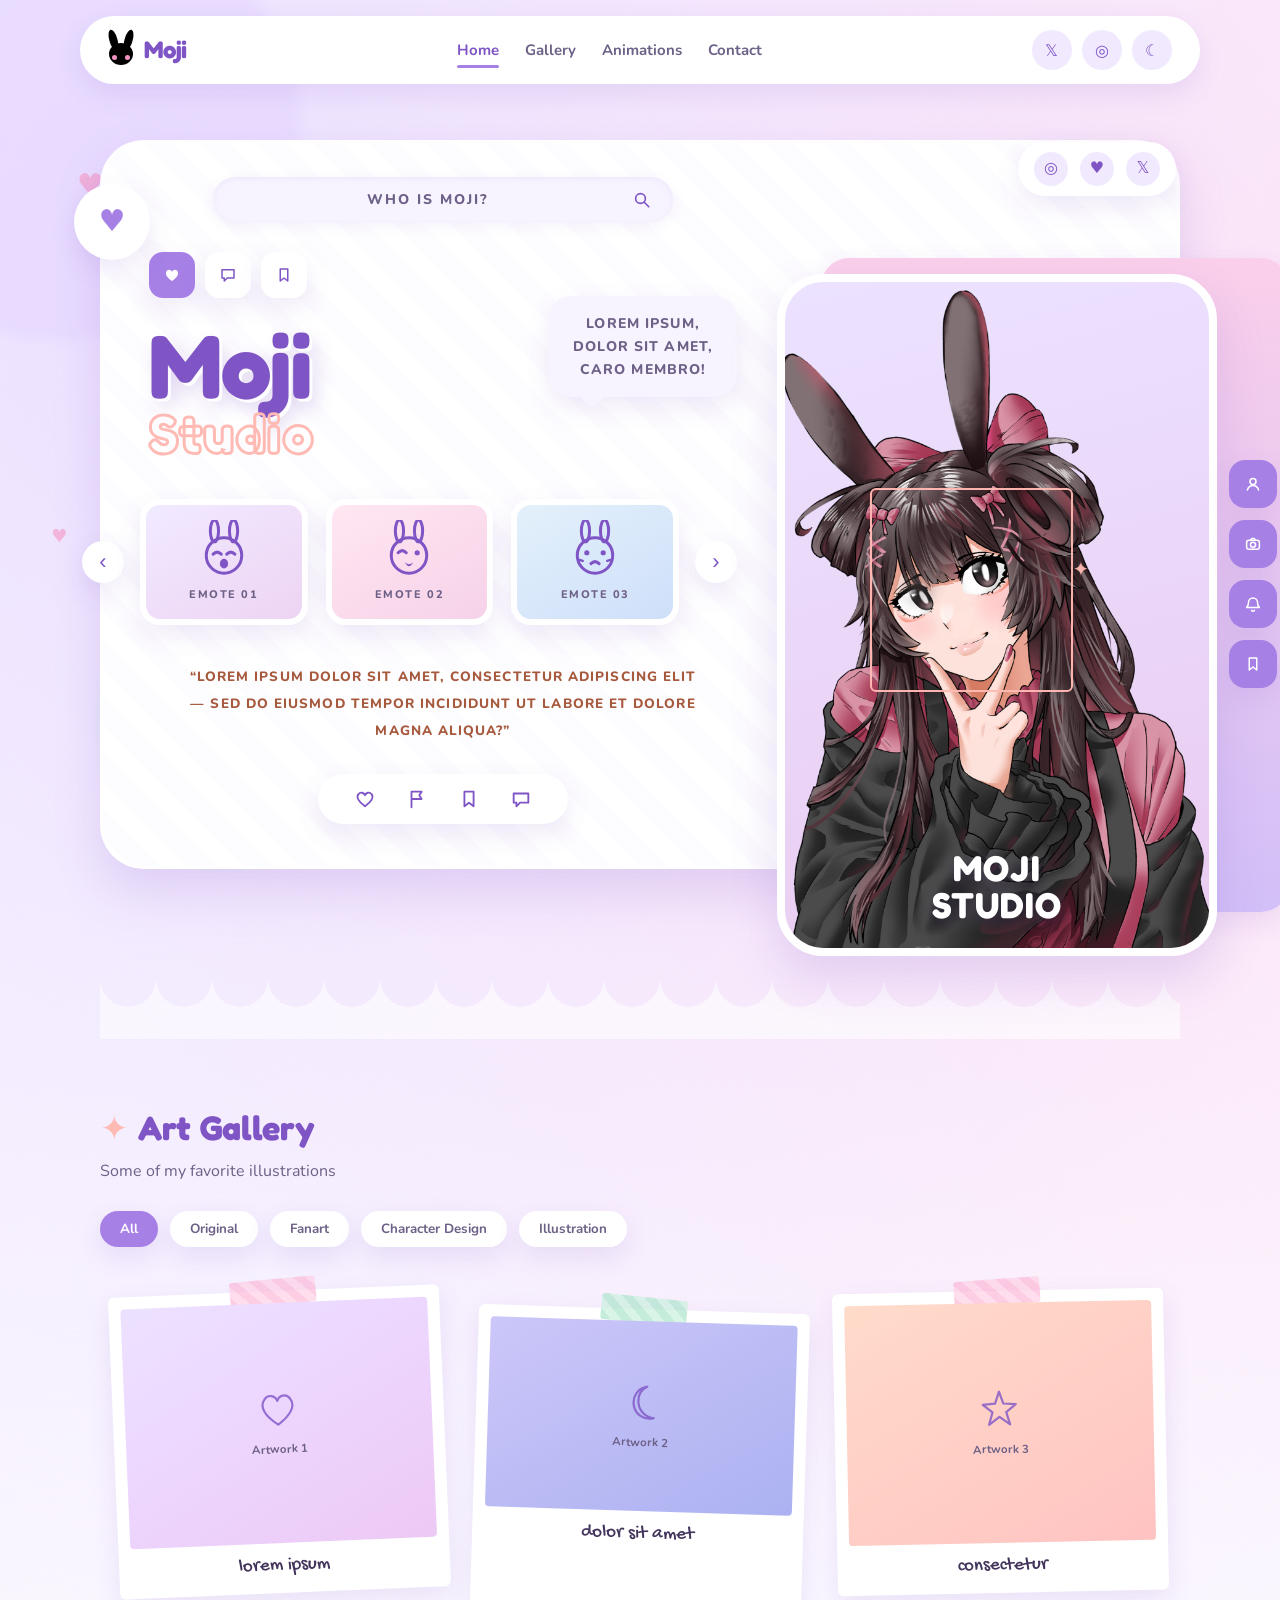
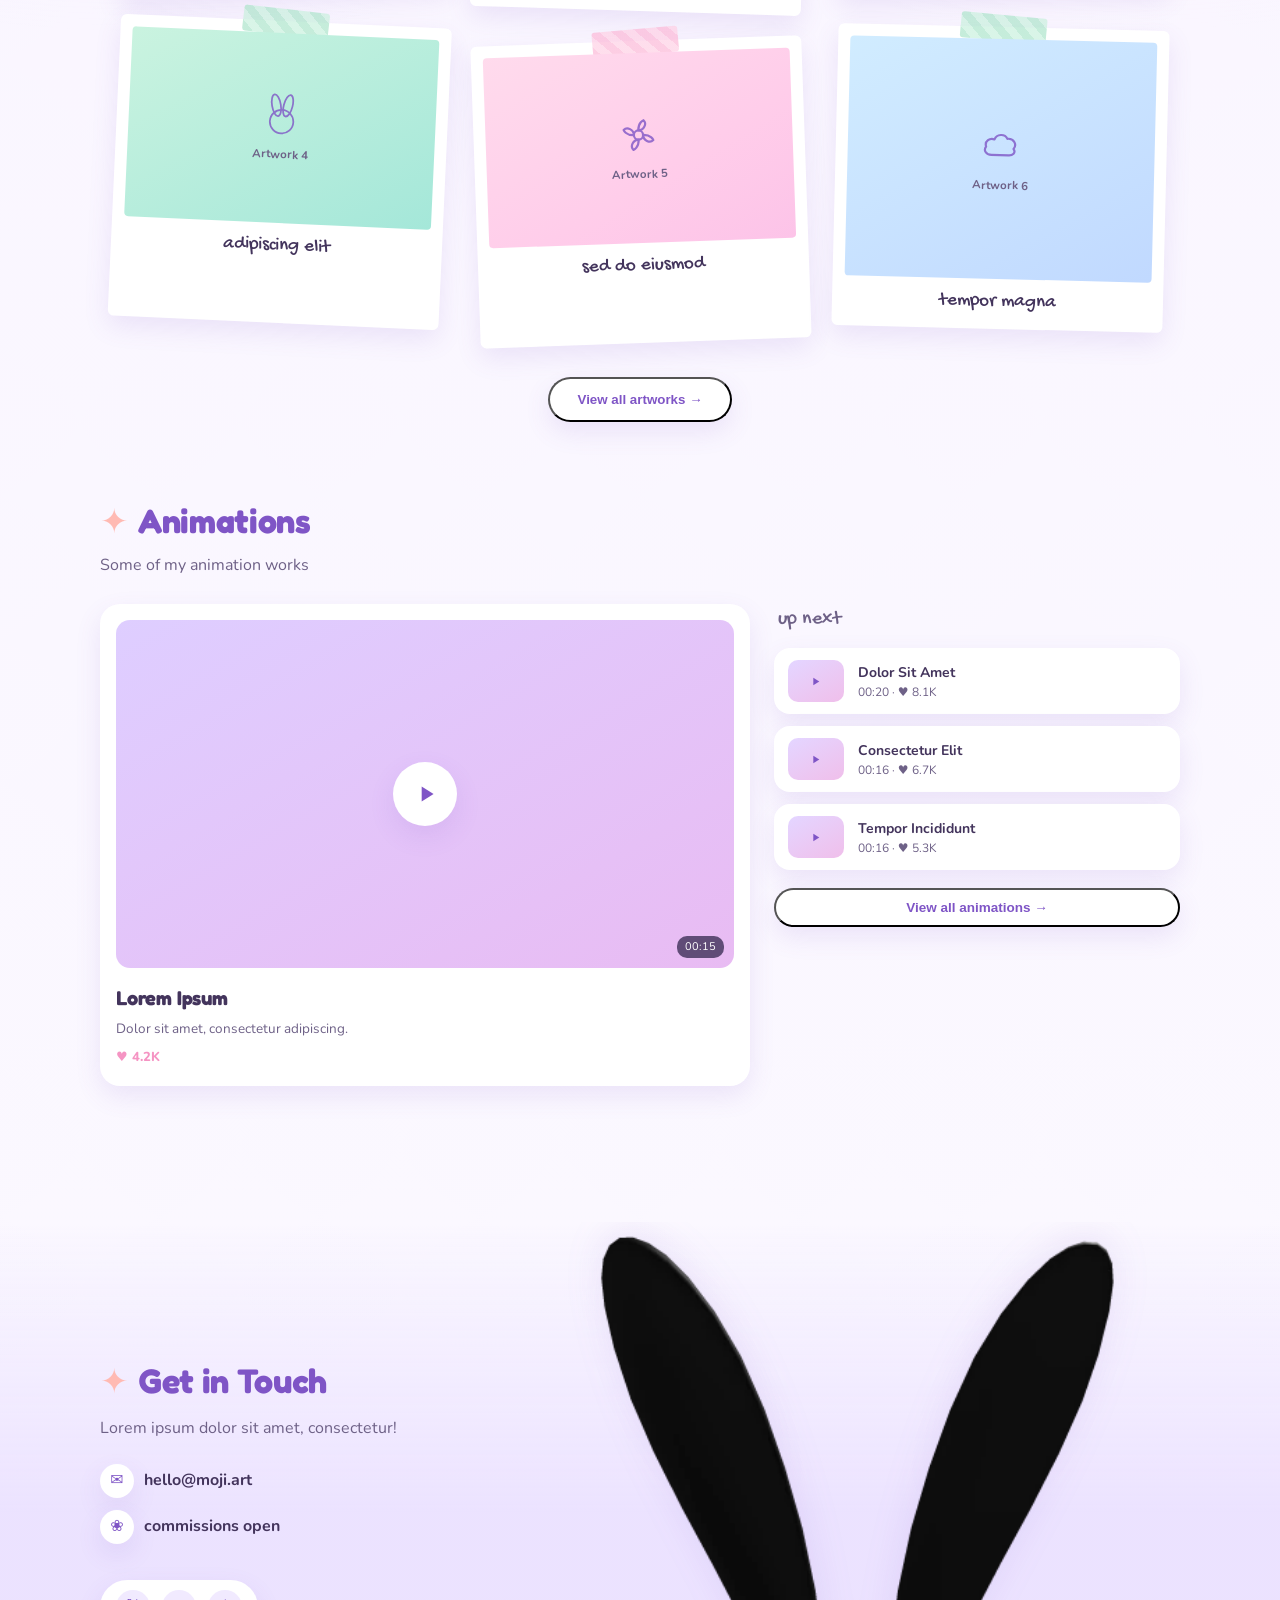
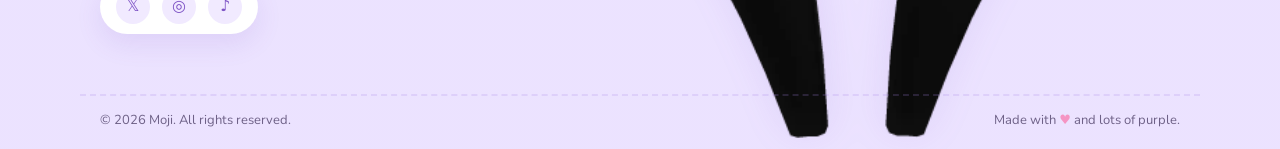
==== kawaii-portfolio/index.html @ 44b3295c "Check Point 1" ====
<!DOCTYPE html>
<html lang="en">
<head>
  <meta charset="UTF-8" />
  <meta name="viewport" content="width=device-width, initial-scale=1.0" />
  <title>Moji ♡ Portfolio</title>
  <link rel="preconnect" href="https://fonts.googleapis.com" />
  <link rel="preconnect" href="https://fonts.gstatic.com" crossorigin />
  <link href="https://fonts.googleapis.com/css2?family=Fredoka:wght@400;500;600;700&family=Nunito:ital,wght@0,400;0,500;0,600;0,700;0,800;1,600&family=Gochi+Hand&display=swap" rel="stylesheet" />
  <link rel="stylesheet" href="styles.css?v=12" />
</head>
<body>
  <!-- Bunny OS boot / loading screen -->
  <div id="boot" class="boot-screen">
    <div class="boot-window">
      <div class="boot-titlebar">
        <span class="tb-dots"><i></i><i></i><i></i></span>
        <span class="tb-title">Bunny OS</span>
        <span class="tb-ver">v2.6</span>
      </div>
      <div class="boot-body">
        <div class="pixel-bunny">
          <svg viewBox="0 0 14 15" width="132" height="142" shape-rendering="crispEdges" aria-hidden="true">
            <!-- ears (white) -->
            <rect x="3" y="1" width="2" height="6" class="px-w"/>
            <rect x="9" y="1" width="2" height="6" class="px-w"/>
            <!-- inner ears (pink) -->
            <rect x="4" y="2" width="1" height="3" class="px-p"/>
            <rect x="9" y="2" width="1" height="3" class="px-p"/>
            <!-- head / body (white) -->
            <rect x="2" y="6" width="10" height="8" class="px-w"/>
            <rect x="1" y="8" width="1" height="4" class="px-w"/>
            <rect x="12" y="8" width="1" height="4" class="px-w"/>
            <!-- eyes (ink) -->
            <rect x="4" y="9" width="1" height="2" class="px-i"/>
            <rect x="9" y="9" width="1" height="2" class="px-i"/>
            <!-- cheeks (pink) -->
            <rect x="3" y="10" width="1" height="1" class="px-p"/>
            <rect x="10" y="10" width="1" height="1" class="px-p"/>
            <!-- nose (pink) -->
            <rect x="6" y="10" width="2" height="1" class="px-p"/>
            <!-- feet (pink pads) -->
            <rect x="2" y="14" width="3" height="1" class="px-p"/>
            <rect x="9" y="14" width="3" height="1" class="px-p"/>
          </svg>
        </div>
        <p class="boot-text">booting cuteness<span class="boot-dots"><i>.</i><i>.</i><i>.</i></span></p>
        <div class="boot-bar"><span></span></div>
        <p class="boot-hint">♥ loading Moji Studio ♥</p>
      </div>
    </div>
  </div>

  <!-- Soft blob background -->
  <div class="bg-blobs" aria-hidden="true">
    <span class="blob b1"></span>
    <span class="blob b2"></span>
    <span class="blob b3"></span>
  </div>

  <!-- Floating decorations -->
  <div class="bg-decor" aria-hidden="true">
    <span class="floaty heart">♥</span>
    <span class="floaty star">✦</span>
    <span class="floaty heart small">♥</span>
    <span class="floaty star small">✧</span>
    <span class="floaty heart big">♥</span>
    <span class="floaty star">✦</span>
  </div>

  <!-- Navbar -->
  <header class="navbar">
    <div class="nav-inner">
      <a href="#home" class="logo">
        <span class="logo-bunny" aria-hidden="true">
          <i class="ear left"></i><i class="ear right"></i>
          <i class="face"><i class="cheek l"></i><i class="cheek r"></i></i>
        </span>
        Moji
      </a>
      <nav class="nav-links">
        <a href="#home" class="active">Home</a>
        <a href="#gallery">Gallery</a>
        <a href="#animations">Animations</a>
        <a href="#contact">Contact</a>
      </nav>
      <div class="nav-actions">
        <button class="icon-btn" aria-label="Twitter" data-toast="🐰 @moji on X — coming soon ♥">𝕏</button>
        <button class="icon-btn" aria-label="Instagram" data-toast="🐰 @moji.studio — coming soon ♥">◎</button>
        <button class="icon-btn" id="themeToggle" aria-label="Toggle theme">☾</button>
      </div>
    </div>
  </header>

  <main>
    <!-- Poster hero -->
    <section class="poster reveal" id="home">
      <span class="heart-puck hp1" aria-hidden="true">♥</span>
      <div class="social-pill poster-socials">
        <span>◎</span><span>♥</span><span>𝕏</span>
      </div>
      <div class="poster-card">

        <label class="search-pill">
          <input type="text" placeholder="WHO IS MOJI?" aria-label="Search" id="searchInput" />
          <svg viewBox="0 0 24 24" width="18" height="18" aria-hidden="true"><circle cx="10" cy="10" r="6.5" fill="none" stroke="currentColor" stroke-width="2.2"/><path d="M15 15 L21 21" stroke="currentColor" stroke-width="2.2" stroke-linecap="round"/></svg>
        </label>

          <div class="poster-left">
            <div class="head-row">
              <div class="head-left">
                <div class="tile-row" id="tileRow">
                  <span class="tile solid"><svg viewBox="0 0 24 24" width="18" height="18"><path d="M12 20 C5 15 2 10 5 6.5 C7 4 11 5 12 8 C13 5 17 4 19 6.5 C22 10 19 15 12 20 Z" fill="currentColor"/></svg></span>
                  <span class="tile"><svg viewBox="0 0 24 24" width="18" height="18"><path d="M4 5 h16 v11 h-9 l-4 4 v-4 h-3 z" fill="none" stroke="currentColor" stroke-width="2" stroke-linejoin="round"/></svg></span>
                  <span class="tile"><svg viewBox="0 0 24 24" width="18" height="18"><path d="M7 4 h10 v16 l-5 -4 -5 4 z" fill="none" stroke="currentColor" stroke-width="2" stroke-linejoin="round"/></svg></span>
                </div>
                <h1 class="mega">Moji<span class="mega-sub">Studio</span></h1>
              </div>
              <div class="speech-bubble">
                <p>Lorem ipsum,<br />dolor sit amet,<br />caro membro!</p>
              </div>
            </div>
          </div>

          <div class="phone-wrap">
              <div class="phone-frame">
                <img src="asset/moji-poster-design.png" alt="Moji — avatar illustration" />
                <span class="focus-box" aria-hidden="true"><i class="burst">✦</i></span>
                <span class="frame-title">Moji<br />Studio</span>
              </div>
              <div class="icon-rail" id="iconRail">
                <span class="rail-btn"><svg viewBox="0 0 24 24" width="18" height="18"><circle cx="12" cy="8.5" r="4" fill="none" stroke="currentColor" stroke-width="2"/><path d="M4.5 20 C6 15.5 9 14 12 14 C15 14 18 15.5 19.5 20" fill="none" stroke="currentColor" stroke-width="2" stroke-linecap="round"/></svg></span>
                <span class="rail-btn"><svg viewBox="0 0 24 24" width="18" height="18"><rect x="3.5" y="7" width="17" height="12" rx="3" fill="none" stroke="currentColor" stroke-width="2"/><path d="M9 7 L10.5 4.5 h3 L15 7" fill="none" stroke="currentColor" stroke-width="2" stroke-linejoin="round"/><circle cx="12" cy="13" r="3.4" fill="none" stroke="currentColor" stroke-width="2"/></svg></span>
                <span class="rail-btn"><svg viewBox="0 0 24 24" width="18" height="18"><path d="M6 10 a6 6 0 0 1 12 0 c0 4 1.5 5.5 2.5 6.5 h-17 c1 -1 2.5 -2.5 2.5 -6.5 Z" fill="none" stroke="currentColor" stroke-width="2" stroke-linejoin="round"/><path d="M10 19.5 a2 2 0 0 0 4 0" fill="none" stroke="currentColor" stroke-width="2"/></svg></span>
                <span class="rail-btn"><svg viewBox="0 0 24 24" width="18" height="18"><path d="M7 4 h10 v16 l-5 -4 -5 4 z" fill="none" stroke="currentColor" stroke-width="2" stroke-linejoin="round"/></svg></span>
              </div>
          </div>

        <!-- expression strip -->
        <div class="expressions">
          <button class="car-arrow" id="exprPrev" aria-label="Previous emote">‹</button>
          <div class="expr-tiles" id="exprTiles">
            <div class="expr tint-a">
              <svg viewBox="0 0 48 44" width="66" height="60" aria-hidden="true">
                <ellipse cx="17" cy="8" rx="3" ry="8" fill="none" stroke="currentColor" stroke-width="2.2"/>
                <ellipse cx="31" cy="8" rx="3" ry="8" fill="none" stroke="currentColor" stroke-width="2.2"/>
                <circle cx="24" cy="26" r="13" fill="none" stroke="currentColor" stroke-width="2.2"/>
                <path d="M16 25 q3 -3 6 0 M26 25 q3 -3 6 0" fill="none" stroke="currentColor" stroke-width="2.2" stroke-linecap="round"/>
                <ellipse cx="24" cy="32" rx="3" ry="3.6" fill="currentColor"/>
              </svg>
              <small>emote 01</small>
            </div>
            <div class="expr tint-b">
              <svg viewBox="0 0 48 44" width="66" height="60" aria-hidden="true">
                <ellipse cx="17" cy="8" rx="3" ry="8" fill="none" stroke="currentColor" stroke-width="2.2"/>
                <ellipse cx="31" cy="8" rx="3" ry="8" fill="none" stroke="currentColor" stroke-width="2.2"/>
                <circle cx="24" cy="26" r="13" fill="none" stroke="currentColor" stroke-width="2.2"/>
                <path d="M16 24 q3 -3 6 0" fill="none" stroke="currentColor" stroke-width="2.2" stroke-linecap="round"/>
                <circle cx="30" cy="24" r="1.9" fill="currentColor"/>
                <path d="M21 31 q3 3 6 0 q-1.5 3 -3 3 q-1.5 0 -3 -3 Z" fill="currentColor"/>
              </svg>
              <small>emote 02</small>
            </div>
            <div class="expr tint-c">
              <svg viewBox="0 0 48 44" width="66" height="60" aria-hidden="true">
                <ellipse cx="17" cy="8" rx="3" ry="8" fill="none" stroke="currentColor" stroke-width="2.2"/>
                <ellipse cx="31" cy="8" rx="3" ry="8" fill="none" stroke="currentColor" stroke-width="2.2"/>
                <circle cx="24" cy="26" r="13" fill="none" stroke="currentColor" stroke-width="2.2"/>
                <circle cx="18" cy="24" r="1.9" fill="currentColor"/>
                <circle cx="30" cy="24" r="1.9" fill="currentColor"/>
                <path d="M21 32 q3 -3 6 0" fill="none" stroke="currentColor" stroke-width="2.2" stroke-linecap="round"/>
                <path d="M12 29 l3 1 M36 29 l-3 1" stroke="currentColor" stroke-width="1.8" stroke-linecap="round"/>
              </svg>
              <small>emote 03</small>
            </div>
          </div>
          <button class="car-arrow" id="exprNext" aria-label="Next emote">›</button>
        </div>

        <blockquote class="poster-quote">
          “Lorem ipsum dolor sit amet, consectetur adipiscing elit — sed do
          eiusmod tempor incididunt ut labore et dolore magna aliqua?”
        </blockquote>

        <div class="action-bar" id="actionBar">
          <span class="ab-btn"><svg viewBox="0 0 24 24" width="22" height="22"><path d="M12 20 C5 15 2 10 5 6.5 C7 4 11 5 12 8 C13 5 17 4 19 6.5 C22 10 19 15 12 20 Z" fill="none" stroke="currentColor" stroke-width="2" stroke-linejoin="round"/></svg></span>
          <span class="ab-btn"><svg viewBox="0 0 24 24" width="22" height="22"><path d="M6 21 V4 M6 4 h11 l-2.5 4 2.5 4 H6" fill="none" stroke="currentColor" stroke-width="2" stroke-linejoin="round" stroke-linecap="round"/></svg></span>
          <span class="ab-btn"><svg viewBox="0 0 24 24" width="22" height="22"><path d="M7 4 h10 v16 l-5 -4 -5 4 z" fill="none" stroke="currentColor" stroke-width="2" stroke-linejoin="round"/></svg></span>
          <span class="ab-btn"><svg viewBox="0 0 24 24" width="22" height="22"><path d="M4 6 h16 v10 h-9 l-4 4 v-4 h-3 z" fill="none" stroke="currentColor" stroke-width="2" stroke-linejoin="round"/></svg></span>
        </div>
      </div>
    </section>

    <div class="wave-divider" aria-hidden="true"></div>

    <!-- Gallery — scrapbook scatter -->
    <section class="section reveal" id="gallery">
      <div class="section-head">
        <h2><span class="spark">✦</span> Art Gallery</h2>
        <p>Some of my favorite illustrations</p>
      </div>
      <div class="filter-row">
        <button class="chip active">All</button>
        <button class="chip">Original</button>
        <button class="chip">Fanart</button>
        <button class="chip">Character Design</button>
        <button class="chip">Illustration</button>
      </div>

      <div class="scrapbook">
        <figure class="polaroid p1">
          <div class="photo ph-lilac tall">
            <svg class="doodle" viewBox="0 0 48 48" aria-hidden="true"><path d="M24 40 C10 30 4 20 10 12 C14 6 22 8 24 14 C26 8 34 6 38 12 C44 20 38 30 24 40 Z" fill="none" stroke="currentColor" stroke-width="2.4" stroke-linejoin="round"/></svg>
            <span class="ph-label">Artwork 1</span>
          </div>
          <figcaption>lorem ipsum</figcaption>
        </figure>
        <figure class="polaroid p2">
          <div class="photo ph-night">
            <svg class="doodle" viewBox="0 0 48 48" aria-hidden="true"><path d="M30 6 C20 8 14 17 16 27 C18 37 28 43 38 40 C30 40 22 33 21 24 C20 15 24 9 30 6 Z" fill="none" stroke="currentColor" stroke-width="2.4" stroke-linejoin="round"/></svg>
            <span class="ph-label">Artwork 2</span>
          </div>
          <figcaption>dolor sit amet</figcaption>
        </figure>
        <figure class="polaroid p3">
          <div class="photo ph-peach tall">
            <svg class="doodle" viewBox="0 0 48 48" aria-hidden="true"><path d="M24 4 L28.5 17 L42 18 L31.5 26.5 L35.5 40 L24 31.5 L12.5 40 L16.5 26.5 L6 18 L19.5 17 Z" fill="none" stroke="currentColor" stroke-width="2.4" stroke-linejoin="round"/></svg>
            <span class="ph-label">Artwork 3</span>
          </div>
          <figcaption>consectetur</figcaption>
        </figure>
        <figure class="polaroid p4">
          <div class="photo ph-mint">
            <svg class="doodle" viewBox="0 0 60 54" aria-hidden="true"><ellipse cx="22" cy="14" rx="6" ry="15" transform="rotate(-12 22 14)" fill="none" stroke="currentColor" stroke-width="2.4"/><ellipse cx="38" cy="14" rx="6" ry="15" transform="rotate(12 38 14)" fill="none" stroke="currentColor" stroke-width="2.4"/><circle cx="30" cy="36" r="16" fill="none" stroke="currentColor" stroke-width="2.4"/></svg>
            <span class="ph-label">Artwork 4</span>
          </div>
          <figcaption>adipiscing elit</figcaption>
        </figure>
        <figure class="polaroid p5">
          <div class="photo ph-pink">
            <svg class="doodle" viewBox="0 0 48 48" aria-hidden="true"><circle cx="24" cy="24" r="5" fill="none" stroke="currentColor" stroke-width="2.4"/><path d="M24 19 C24 10 30 8 30 8 C34 12 30 19 24 19 Z M29 24 C38 24 40 30 40 30 C36 34 29 30 29 24 Z M24 29 C24 38 18 40 18 40 C14 36 18 29 24 29 Z M19 24 C10 24 8 18 8 18 C12 14 19 18 19 24 Z" fill="none" stroke="currentColor" stroke-width="2.4" stroke-linejoin="round"/></svg>
            <span class="ph-label">Artwork 5</span>
          </div>
          <figcaption>sed do eiusmod</figcaption>
        </figure>
        <figure class="polaroid p6">
          <div class="photo ph-sky tall">
            <svg class="doodle" viewBox="0 0 48 48" aria-hidden="true"><path d="M14 34 C8 34 5 29 8 25 C6 19 12 15 17 17 C19 11 28 10 31 16 C38 15 42 22 38 27 C41 31 37 34 33 34 Z" fill="none" stroke="currentColor" stroke-width="2.4" stroke-linejoin="round"/></svg>
            <span class="ph-label">Artwork 6</span>
          </div>
          <figcaption>tempor magna</figcaption>
        </figure>
      </div>

      <div class="center">
        <button type="button" class="btn-ghost" id="viewAllArt">View all artworks →</button>
      </div>
    </section>

    <!-- Animations — featured player + queue -->
    <section class="section reveal" id="animations">
      <div class="section-head">
        <h2><span class="spark">✦</span> Animations</h2>
        <p>Some of my animation works</p>
      </div>
      <div class="theater">
        <div class="featured" id="featured">
          <div class="placeholder screen">
            <span class="play-lg" aria-hidden="true">
              <svg viewBox="0 0 24 24" width="26" height="26"><path d="M8 5 L19 12 L8 19 Z" fill="currentColor"/></svg>
            </span>
            <i class="dur" id="featDur">00:15</i>
          </div>
          <div class="feat-meta">
            <h3 id="featTitle">Lorem Ipsum</h3>
            <p id="featDesc">Dolor sit amet, consectetur adipiscing.</p>
            <span class="likes" id="featLikes">♥ 4.2K</span>
          </div>
        </div>
        <div class="queue" id="queue">
          <p class="queue-label">up next</p>
          <button class="q-item" data-title="Dolor Sit Amet" data-desc="Consectetur adipiscing elit sed do." data-dur="00:20" data-likes="♥ 8.1K">
            <span class="q-thumb"><svg viewBox="0 0 24 24" width="13" height="13"><path d="M8 5 L19 12 L8 19 Z" fill="currentColor"/></svg></span>
            <span class="q-info"><strong>Dolor Sit Amet</strong><em>00:20 · ♥ 8.1K</em></span>
          </button>
          <button class="q-item" data-title="Consectetur Elit" data-desc="Eiusmod tempor incididunt ut labore." data-dur="00:16" data-likes="♥ 6.7K">
            <span class="q-thumb"><svg viewBox="0 0 24 24" width="13" height="13"><path d="M8 5 L19 12 L8 19 Z" fill="currentColor"/></svg></span>
            <span class="q-info"><strong>Consectetur Elit</strong><em>00:16 · ♥ 6.7K</em></span>
          </button>
          <button class="q-item" data-title="Tempor Incididunt" data-desc="Ut enim ad minim veniam quis." data-dur="00:16" data-likes="♥ 5.3K">
            <span class="q-thumb"><svg viewBox="0 0 24 24" width="13" height="13"><path d="M8 5 L19 12 L8 19 Z" fill="currentColor"/></svg></span>
            <span class="q-info"><strong>Tempor Incididunt</strong><em>00:16 · ♥ 5.3K</em></span>
          </button>
          <button type="button" class="btn-ghost sm" id="viewAllAnim">View all animations →</button>
        </div>
      </div>
    </section>
  </main>

  <!-- Finale — contact + black ears peeking from the bottom -->
  <section class="finale reveal" id="contact">
    <div class="finale-inner">
      <div class="finale-content">
        <h2><span class="spark">✦</span> Get in Touch</h2>
        <p class="contact-sub">Lorem ipsum dolor sit amet, consectetur!</p>
        <a class="contact-line link" href="mailto:hello@moji.art"><span class="c-icon">✉</span> hello@moji.art</a>
        <a class="contact-line link" href="#"><span class="c-icon">❀</span> commissions open</a>
        <div class="social-pill row">
          <span>𝕏</span><span>◎</span><span>♪</span>
        </div>
      </div>
      <div class="finale-visual" aria-hidden="true">
        <img class="ears-img" src="asset/noFilter.png" alt="" />
      </div>
    </div>
    <div class="finale-footer">
      <p>© 2026 Moji. All rights reserved.</p>
      <p>Made with <span class="foot-heart">♥</span> and lots of purple.</p>
    </div>
  </section>

  <!-- Artwork lightbox -->
  <dialog id="lightbox" class="modal lb" aria-label="Artwork viewer">
    <button class="modal-close" data-close aria-label="Close">✕</button>
    <button class="lb-nav prev" id="lbPrev" aria-label="Previous artwork">‹</button>
    <div class="lb-inner">
      <div class="lb-stage" id="lbStage"></div>
      <div class="lb-meta">
        <span class="lb-cat" id="lbCat">Illustration</span>
        <h3 id="lbTitle">Artwork</h3>
        <p id="lbCap">lorem ipsum</p>
        <p class="lb-desc">Lorem ipsum dolor sit amet, consectetur adipiscing elit, sed do eiusmod tempor incididunt ut labore.</p>
        <div class="lb-actions">
          <button class="pill-btn" data-toast="♥ Added to favorites!" data-toggle>♥ Like</button>
          <button class="pill-btn" data-toast="🔖 Saved to your board!">🔖 Save</button>
          <button class="pill-btn" data-toast="🔗 Link copied!">🔗 Share</button>
        </div>
      </div>
    </div>
    <button class="lb-nav next" id="lbNext" aria-label="Next artwork">›</button>
  </dialog>

  <!-- Video player -->
  <dialog id="videoModal" class="modal vid" aria-label="Animation player">
    <button class="modal-close" data-close aria-label="Close">✕</button>
    <div class="vid-inner">
      <div class="vid-stage" id="vidStage">
        <button class="vid-play" id="vidPlay" aria-label="Play"><svg viewBox="0 0 24 24" width="30" height="30"><path d="M8 5 L19 12 L8 19 Z" fill="currentColor"/></svg></button>
        <div class="vid-progress"><span id="vidBar"></span></div>
        <i class="dur" id="vidDur">00:15</i>
      </div>
      <div class="vid-meta">
        <h3 id="vidTitle">Lorem Ipsum</h3>
        <p id="vidDesc">Dolor sit amet, consectetur adipiscing.</p>
        <div class="vid-foot">
          <span class="likes" id="vidLikes">♥ 4.2K</span>
          <button class="pill-btn" data-toast="♥ Liked this animation!" data-toggle>♥ Like</button>
        </div>
      </div>
    </div>
  </dialog>

  <!-- View all: artworks sheet -->
  <dialog id="sheetGallery" class="modal sheet" aria-label="All artworks">
    <div class="sheet-head">
      <h3><span class="spark">✦</span> All Artworks</h3>
      <button class="modal-close" data-close aria-label="Close">✕</button>
    </div>
    <div class="filter-row sheet-filter">
      <button class="chip active">All</button>
      <button class="chip">Original</button>
      <button class="chip">Fanart</button>
      <button class="chip">Character Design</button>
      <button class="chip">Illustration</button>
    </div>
    <div class="sheet-grid" id="galleryGrid"></div>
  </dialog>

  <!-- View all: animations sheet -->
  <dialog id="sheetAnim" class="modal sheet" aria-label="All animations">
    <div class="sheet-head">
      <h3><span class="spark">✦</span> All Animations</h3>
      <button class="modal-close" data-close aria-label="Close">✕</button>
    </div>
    <div class="sheet-grid anim" id="animGrid"></div>
  </dialog>

  <!-- Toast -->
  <div class="toast-wrap" id="toastWrap" aria-live="polite"></div>

  <script src="script.js?v=13"></script>
</body>
</html>
---- kawaii-portfolio/styles.css ----
/* ===== Moji — Kawaii Portfolio ===== */
/* Palette in OKLCH: purple/white anchor + peach & mint accents, deep readable ink */
:root {
  --purple:      oklch(0.68 0.15 300);
  --purple-deep: oklch(0.55 0.17 298);
  --purple-soft: oklch(0.86 0.08 300);
  --lilac:       oklch(0.95 0.03 300);
  --lilac-2:     oklch(0.975 0.018 300);
  --peach:       oklch(0.86 0.09 25);
  --peach-ink:   oklch(0.55 0.11 40);
  --pink:        oklch(0.78 0.13 350);
  --mint:        oklch(0.88 0.08 165);

  --bg:          oklch(0.975 0.02 300);
  --white:       oklch(1 0 0);
  --ink:         oklch(0.36 0.07 300);
  --ink-soft:    oklch(0.52 0.06 300);
  --ear-black:   #000;
  --heading:     var(--purple-deep);   /* section/topic titles */

  --radius:    28px;
  --radius-sm: 20px;
  --shadow:      0 22px 48px oklch(0.55 0.17 298 / 0.18);
  --shadow-soft: 0 10px 26px oklch(0.55 0.17 298 / 0.12);
  --ring:        0 0 0 4px oklch(0.68 0.15 300 / 0.18);

  --font-display: 'Fredoka', system-ui, sans-serif;
  --font-body:    'Nunito', system-ui, sans-serif;
  --font-hand:    'Gochi Hand', cursive;

  --ease-out: cubic-bezier(0.22, 1, 0.36, 1);

  /* z-index scale */
  --z-decor: 0; --z-base: 1; --z-sticky: 30; --z-boot: 100;
}

* { box-sizing: border-box; margin: 0; padding: 0; }

body {
  font-family: var(--font-body);
  color: var(--ink);
  background:
    radial-gradient(circle at 12% 8%,  oklch(0.93 0.05 300) 0%, transparent 42%),
    radial-gradient(circle at 88% 14%, oklch(0.94 0.04 340) 0%, transparent 38%),
    linear-gradient(180deg, var(--bg) 0%, oklch(0.985 0.012 300) 100%);
  min-height: 100vh;
  overflow-x: hidden;
  line-height: 1.6;
}

body.dark {
  --lilac:   oklch(0.32 0.05 300);
  --lilac-2: oklch(0.37 0.05 300);
  --white:   oklch(0.4 0.05 300);
  --bg:      oklch(0.22 0.04 300);
  --ink:     oklch(0.95 0.02 300);
  --ink-soft:oklch(0.8 0.04 300);
  --purple-soft: oklch(0.6 0.1 300);
  --peach-ink: oklch(0.8 0.09 40);
  --heading: oklch(0.86 0.11 350);   /* bright pink — readable on dark */
  background:
    radial-gradient(circle at 12% 8%,  oklch(0.34 0.08 300) 0%, transparent 45%),
    radial-gradient(circle at 88% 14%, oklch(0.3 0.07 340) 0%, transparent 40%),
    linear-gradient(180deg, oklch(0.19 0.035 300) 0%, oklch(0.23 0.04 300) 100%);
}

h1, h2, h3, .logo { font-family: var(--font-display); letter-spacing: -0.01em; }
h1, h2, h3 { text-wrap: balance; }
p { text-wrap: pretty; }

/* ===== Background blobs ===== */
.bg-blobs { position: fixed; inset: 0; z-index: var(--z-decor); pointer-events: none; filter: blur(6px); }
.blob { position: absolute; border-radius: 46% 54% 60% 40% / 52% 48% 52% 48%; opacity: 0.5; }
.b1 { width: 420px; height: 420px; top: -80px; left: -120px; background: oklch(0.9 0.07 300); animation: morph 16s var(--ease-out) infinite; }
.b2 { width: 360px; height: 360px; top: 40%; right: -140px; background: oklch(0.9 0.07 350); animation: morph 20s var(--ease-out) infinite reverse; }
.b3 { width: 300px; height: 300px; bottom: 4%; left: 8%; background: oklch(0.9 0.07 165); animation: morph 18s var(--ease-out) infinite; }
@keyframes morph {
  0%,100% { border-radius: 46% 54% 60% 40% / 52% 48% 52% 48%; transform: translateY(0) rotate(0); }
  50%     { border-radius: 60% 40% 42% 58% / 44% 60% 40% 56%; transform: translateY(-24px) rotate(8deg); }
}

/* ===== Floating decorations ===== */
.bg-decor { position: fixed; inset: 0; pointer-events: none; z-index: var(--z-decor); }
.floaty { position: absolute; color: var(--purple-soft); opacity: 0.6; font-size: 30px; animation: float 7s var(--ease-out) infinite; }
.floaty.heart { color: var(--pink); }
.floaty.big { font-size: 52px; }
.floaty.small { font-size: 18px; }
.floaty:nth-child(1){ top:18%; left:6%;  animation-delay:0s; }
.floaty:nth-child(2){ top:30%; right:9%; animation-delay:1.2s; }
.floaty:nth-child(3){ top:58%; left:4%;  animation-delay:2.1s; }
.floaty:nth-child(4){ top:72%; right:6%; animation-delay:0.8s; }
.floaty:nth-child(5){ top:45%; left:52%; animation-delay:1.6s; }
.floaty:nth-child(6){ top:86%; left:30%; animation-delay:2.6s; }
@keyframes float { 0%,100%{ transform: translateY(0) rotate(-6deg);} 50%{ transform: translateY(-20px) rotate(8deg);} }

/* ===== Navbar ===== */
.navbar { position: sticky; top: 0; z-index: var(--z-sticky); padding: 16px 24px; }
.nav-inner {
  max-width: 1120px; margin: 0 auto; background: var(--white);
  border-radius: 50px; box-shadow: var(--shadow-soft);
  padding: 12px 26px; display: flex; align-items: center; justify-content: space-between;
  border: 2px solid oklch(1 0 0 / 0.6);
}
.logo { display: flex; align-items: center; gap: 10px; font-size: 24px; font-weight: 700; color: var(--purple-deep); text-decoration: none; }

/* mini bunny logo — black, matches client avatar */
.logo-bunny { position: relative; width: 26px; height: 30px; display: inline-block; }
.logo-bunny .ear { position: absolute; top: -6px; width: 8px; height: 20px; background: var(--ear-black); border-radius: 50% 50% 40% 40%; }
.logo-bunny .ear.left { left: 4px; transform: rotate(-16deg); transform-origin: bottom; animation: ear-wiggle 4s var(--ease-out) infinite; }
.logo-bunny .ear.right{ right: 4px; transform: rotate(16deg);  transform-origin: bottom; animation: ear-wiggle-r 4s var(--ease-out) infinite 0.2s; }
.logo-bunny .face { position: absolute; bottom: 0; left: 1px; width: 24px; height: 22px; background: var(--ear-black); border-radius: 50%; }
.logo-bunny .cheek { position: absolute; top: 12px; width: 5px; height: 5px; border-radius: 50%; background: var(--pink); }
.logo-bunny .cheek.l { left: 3px; } .logo-bunny .cheek.r { right: 3px; }
@keyframes ear-wiggle { 0%,90%,100%{ transform: rotate(-16deg);} 95%{ transform: rotate(-26deg);} }
@keyframes ear-wiggle-r { 0%,90%,100%{ transform: rotate(16deg);} 95%{ transform: rotate(26deg);} }

.nav-links { display: flex; gap: 26px; }
.nav-links a { text-decoration: none; color: var(--ink-soft); font-weight: 700; font-size: 15px; position: relative; transition: color .2s; }
.nav-links a:hover, .nav-links a.active { color: var(--purple-deep); }
.nav-links a.active::after { content:""; position:absolute; left:0; bottom:-6px; width:100%; height:3px; border-radius:3px; background: var(--purple); }
.nav-actions { display: flex; gap: 10px; }
.icon-btn {
  width: 40px; height: 40px; border-radius: 50%; border: none; cursor: pointer;
  background: var(--lilac); color: var(--purple-deep); font-size: 16px;
  display: grid; place-items: center; transition: transform .25s var(--ease-out), background .2s;
}
.icon-btn:hover { transform: translateY(-3px) scale(1.06) rotate(-6deg); background: var(--purple-soft); }
.icon-btn:focus-visible { outline: none; box-shadow: var(--ring); }

/* ===== Layout ===== */
main { position: relative; z-index: var(--z-base); max-width: 1120px; margin: 0 auto; padding: 20px; }
.section { margin-top: 72px; }
.section-head { margin-bottom: 26px; }
.section-head h2 { font-size: clamp(26px, 4vw, 34px); color: var(--heading); display: flex; align-items: center; gap: 10px; }
.section-head p { color: var(--ink-soft); margin-top: 4px; }
.spark { color: var(--peach); animation: twinkle 2.4s ease-in-out infinite; display: inline-block; }
@keyframes twinkle { 0%,100%{ transform: scale(1) rotate(0); opacity:1; } 50%{ transform: scale(1.3) rotate(20deg); opacity:.7; } }
.center { text-align: center; margin-top: 38px; }

/* ===== Reveal on scroll (content stays visible by default — motion only) ===== */
.reveal { transform: translateY(26px); transition: transform .7s var(--ease-out); }
.reveal.in { transform: none; }

/* ===== Poster hero ===== */
.poster { position: relative; margin-top: 20px; margin-bottom: 110px; }
.poster-card {
  position: relative; overflow: visible;
  background:
    repeating-linear-gradient(45deg, transparent 0 20px, oklch(0.68 0.15 300 / 0.028) 20px 40px),
    var(--white);
  border: 3px solid oklch(1 0 0 / 0.6);
  border-radius: 44px;
  box-shadow: var(--shadow);
  padding: 34px 440px 42px 46px;
}

/* floating heart pucks */
.heart-puck {
  position: absolute; z-index: 2; width: 76px; height: 76px; border-radius: 50%;
  background: var(--white); box-shadow: var(--shadow-soft);
  display: grid; place-items: center; font-size: 30px; color: var(--purple);
  animation: float 6s var(--ease-out) infinite;
}
.hp1 { top: 44px; left: -26px; }
/* socials pill floats outside the card, top-right */
.poster-socials { position: absolute; top: 2px; right: 4px; z-index: 4; }

/* search pill */
.search-pill {
  display: flex; align-items: center; gap: 12px;
  max-width: 460px; margin: 0 auto 30px;
  background: var(--lilac-2); border-radius: 30px; padding: 13px 22px;
  color: var(--purple-deep);
  box-shadow: inset 0 2px 6px oklch(0.55 0.17 298 / 0.08), 0 4px 14px oklch(0.55 0.17 298 / 0.08);
}
.search-pill input {
  flex: 1; border: none; background: transparent; text-align: center;
  font-family: var(--font-body); font-weight: 800; font-size: 14px;
  letter-spacing: .14em; text-transform: uppercase; color: var(--ink);
}
.search-pill input::placeholder { color: var(--ink-soft); }
.search-pill input:focus { outline: none; }

/* poster grid */
.poster-left { position: relative; z-index: var(--z-base); }
.head-row { display: flex; justify-content: space-between; align-items: flex-start; gap: 24px; }
.head-row .speech-bubble { margin-top: 44px; flex: 0 0 auto; }

.tile-row { display: inline-flex; gap: 10px; margin-bottom: 24px; }
.tile {
  width: 46px; height: 46px; border-radius: 14px; display: grid; place-items: center;
  background: var(--white); color: var(--purple-deep); box-shadow: var(--shadow-soft);
}
.tile.solid { background: var(--purple); color: #fff; }

.mega {
  font-size: clamp(54px, 8vw, 90px);
  line-height: 0.95; color: var(--heading); letter-spacing: -0.01em;
  text-shadow: 3px 3px 0 oklch(1 0 0 / 0.9), 7px 9px 18px oklch(0.55 0.17 298 / 0.22);
}
body.dark .mega { text-shadow: 3px 3px 0 oklch(0.3 0.04 300 / 0.9), 7px 9px 18px oklch(0 0 0 / 0.4); }
.mega-sub {
  display: block; font-size: 0.6em; letter-spacing: 0.03em;
  color: transparent; -webkit-text-stroke: 3px var(--peach);
  text-shadow: none;
}

.speech-bubble {
  position: relative; display: inline-block; margin-top: 24px;
  background: var(--lilac-2); border-radius: 22px; padding: 16px 24px;
  box-shadow: var(--shadow-soft);
}
.speech-bubble p {
  font-weight: 800; font-size: 14px; letter-spacing: .08em; text-transform: uppercase;
  color: var(--ink-soft); line-height: 1.65; text-align: center;
}
.speech-bubble::after {
  content: ""; position: absolute; left: 34px; bottom: -8px; width: 18px; height: 18px;
  background: var(--lilac-2); transform: rotate(45deg); border-radius: 4px;
}

/* phone frame — oversized, overlapping the card's bottom-right, on a colored backdrop panel */
.phone-wrap { position: absolute; right: -40px; bottom: -90px; width: fit-content; z-index: 3; }
.phone-wrap::before {
  content: ""; position: absolute; inset: -16px -72px 44px 44px;
  background: linear-gradient(180deg, oklch(0.9 0.06 340), oklch(0.84 0.08 300));
  border-radius: 28px; box-shadow: var(--shadow-soft);
}
.phone-frame {
  position: relative; width: min(440px, 38vw); aspect-ratio: 10 / 15.5;
  border-radius: 46px; border: 8px solid var(--white); overflow: hidden;
  background: linear-gradient(165deg, oklch(0.93 0.04 300), oklch(0.88 0.06 320));
  box-shadow: var(--shadow);
}
.phone-frame img {
  width: 100%; height: 100%; object-fit: cover; object-position: top center;
  display: block;
}
.frame-title {
  position: absolute; left: 0; right: 0; bottom: 24px; text-align: center;
  font-family: var(--font-display); font-weight: 700; font-size: 36px; line-height: 1.02;
  text-transform: uppercase; letter-spacing: .03em; color: #fff;
  text-shadow: 0 4px 16px oklch(0.36 0.07 300 / 0.55);
}
.focus-box {
  position: absolute; top: 31%; left: 20%; width: 48%; aspect-ratio: 1;
  border: 2.5px solid var(--peach); border-radius: 6px; opacity: .95;
  animation: focus-pulse 3.4s var(--ease-out) infinite;
}
.focus-box .burst { position: absolute; right: -18px; top: 32%; font-style: normal; color: var(--peach); font-size: 20px; }
@keyframes focus-pulse { 0%,100%{ transform: scale(1);} 50%{ transform: scale(1.04);} }

.icon-rail {
  position: absolute; right: -60px; top: 44%; transform: translateY(-50%);
  display: flex; flex-direction: column; gap: 12px;
}
.rail-btn {
  width: 48px; height: 48px; border-radius: 16px; display: grid; place-items: center;
  background: var(--purple); color: #fff; box-shadow: var(--shadow-soft);
  transition: transform .25s var(--ease-out);
}
.rail-btn:hover { transform: translateX(-4px) scale(1.08); }

/* expression strip */
.expressions { display: flex; align-items: center; gap: 16px; margin-top: 40px; }
.expressions .car-arrow:first-child { margin-left: -67px; }
.expr-tiles { flex: 1; display: grid; grid-template-columns: repeat(3, 1fr); gap: 18px; }
.expr {
  aspect-ratio: 4 / 3; border-radius: 20px; border: 6px solid var(--white);
  display: grid; place-content: center; place-items: center; gap: 6px;
  color: var(--purple-deep); box-shadow: var(--shadow-soft);
  transition: transform .3s var(--ease-out);
}
.expr:hover { transform: translateY(-5px) rotate(-1deg); }
.expr small { font-weight: 800; font-size: 11px; letter-spacing: .14em; text-transform: uppercase; color: var(--ink-soft); }
.tint-a { background: linear-gradient(150deg, oklch(0.95 0.03 300), oklch(0.9 0.05 320)); }
.tint-b { background: linear-gradient(150deg, oklch(0.95 0.03 350), oklch(0.9 0.05 340)); }
.tint-c { background: linear-gradient(150deg, oklch(0.95 0.02 240), oklch(0.9 0.04 260)); }

/* quote */
.poster-quote {
  margin: 38px auto 0; max-width: 64ch; text-align: center;
  font-weight: 800; font-size: 13.5px; letter-spacing: .08em; text-transform: uppercase;
  color: var(--peach-ink); line-height: 2;
}

/* bottom action bar */
.action-bar {
  margin: 30px auto 0; width: fit-content;
  display: flex; gap: 30px; padding: 14px 36px;
  background: var(--white); border-radius: 30px; box-shadow: var(--shadow-soft);
}
.ab-btn { color: var(--purple-deep); display: grid; place-items: center; cursor: pointer; transition: transform .25s var(--ease-out), color .2s; }
.ab-btn:hover { transform: translateY(-3px) scale(1.15); color: var(--pink); }

/* ===== Placeholders (generic) ===== */
.placeholder {
  background: linear-gradient(150deg, var(--lilac-2), var(--lilac));
  display: grid; place-content: center; place-items: center;
  text-align: center; color: var(--purple-deep); position: relative; gap: 2px; overflow: hidden;
}
.placeholder p { font-weight:700; font-size:13px; position:relative; }
.placeholder small { font-size:11px; color: var(--ink-soft); position:relative; }
.doodle { color: var(--purple-deep); opacity:.8; }

/* ===== Gallery — scrapbook scatter ===== */
.filter-row { display:flex; gap:12px; flex-wrap:wrap; margin-bottom:34px; }
.chip { border:none; cursor:pointer; padding:9px 20px; border-radius:30px; background: var(--white); color: var(--ink-soft); font-weight:700; font-family: var(--font-body); box-shadow: var(--shadow-soft); transition: transform .2s var(--ease-out), background .2s, color .2s; }
.chip:hover { transform: translateY(-2px); }
.chip.active { background: var(--purple); color:#fff; }

.scrapbook {
  display: grid; grid-template-columns: repeat(3, 1fr);
  gap: 34px 30px; padding: 10px 14px;
}
.polaroid {
  background: var(--white); padding: 12px 12px 8px; border-radius: 6px;
  box-shadow: var(--shadow-soft); position: relative;
  transition: transform .35s var(--ease-out), box-shadow .35s var(--ease-out);
}
.polaroid::before { /* washi tape */
  content:""; position:absolute; top:-12px; left:50%; width:86px; height:26px;
  transform: translateX(-50%) rotate(-3deg);
  background: repeating-linear-gradient(45deg, oklch(0.85 0.09 350 / 0.75) 0 8px, oklch(0.9 0.06 350 / 0.75) 8px 16px);
  border-radius: 3px; opacity: .9;
}
.polaroid:nth-child(even)::before { background: repeating-linear-gradient(45deg, oklch(0.87 0.07 165 / 0.75) 0 8px, oklch(0.92 0.05 165 / 0.75) 8px 16px); transform: translateX(-50%) rotate(4deg); }
.p1 { transform: rotate(-2.4deg); }
.p2 { transform: rotate(1.8deg) translateY(18px); }
.p3 { transform: rotate(-1.2deg); }
.p4 { transform: rotate(2.6deg) translateY(-6px); }
.p5 { transform: rotate(-2deg) translateY(14px); }
.p6 { transform: rotate(1.4deg); }
.polaroid:hover { transform: rotate(0) translateY(-6px) scale(1.03); box-shadow: var(--shadow); z-index: 2; }
.photo {
  height: 190px; border-radius: 4px; display: grid; place-content: center; place-items: center; gap: 8px;
  color: var(--purple-deep); position: relative; overflow: hidden;
}
.photo.tall { height: 240px; }
.photo .doodle { width: 44px; height: 44px; }
.ph-label { font-size: 11.5px; font-weight: 700; color: var(--ink-soft); }
.ph-lilac { background: linear-gradient(150deg, oklch(0.93 0.05 300), oklch(0.88 0.07 320)); }
.ph-night { background: linear-gradient(150deg, oklch(0.85 0.07 290), oklch(0.78 0.09 280)); }
.ph-peach { background: linear-gradient(150deg, oklch(0.93 0.06 40), oklch(0.88 0.08 20)); }
.ph-mint  { background: linear-gradient(150deg, oklch(0.93 0.05 165), oklch(0.88 0.07 180)); }
.ph-pink  { background: linear-gradient(150deg, oklch(0.93 0.05 350), oklch(0.88 0.08 340)); }
.ph-sky   { background: linear-gradient(150deg, oklch(0.93 0.04 240), oklch(0.88 0.06 260)); }
.polaroid figcaption {
  font-family: var(--font-hand); font-size: 19px; color: var(--ink);
  text-align: center; padding: 8px 0 4px;
}

/* ===== Ghost button ===== */
.btn-ghost { display:inline-block; text-decoration:none; background: var(--white); color: var(--purple-deep); font-weight:700; padding:13px 28px; border-radius:30px; box-shadow: var(--shadow-soft); transition: transform .25s var(--ease-out); }
.btn-ghost:hover { transform: translateY(-3px); }
.btn-ghost.sm { padding: 10px 20px; font-size: 13.5px; text-align:center; }

/* ===== Social pill (shared) ===== */
.social-pill { display:inline-flex; gap:12px; background: var(--white); padding:10px 16px; border-radius:30px; box-shadow: var(--shadow-soft); }
.social-pill.row { margin-top:24px; }
.social-pill span { width:34px; height:34px; border-radius:50%; background: var(--lilac); display:grid; place-items:center; color: var(--purple-deep); cursor:pointer; transition: transform .25s var(--ease-out), background .2s; }
.social-pill span:hover { transform: translateY(-3px) rotate(-8deg); background: var(--purple-soft); }

/* ===== Wave dividers ===== */
.wave-divider { height: 60px; margin: 40px 0 -10px;
  background: var(--white); opacity:.55;
  -webkit-mask: radial-gradient(28px at 50% 0, transparent 98%, #000) repeat-x 0 0 / 56px 60px;
          mask: radial-gradient(28px at 50% 0, transparent 98%, #000) repeat-x 0 0 / 56px 60px; }

/* ===== Animations — featured + queue ===== */
.theater { display: grid; grid-template-columns: 1.6fr 1fr; gap: 24px; align-items: start; }
.featured { background: var(--white); border-radius: var(--radius-sm); padding: 16px; box-shadow: var(--shadow-soft); }
.placeholder.screen {
  aspect-ratio: 16 / 9; border-radius: 14px; margin-bottom: 14px;
  background: linear-gradient(150deg, oklch(0.88 0.07 300), oklch(0.85 0.09 320));
}
.play-lg {
  width: 64px; height: 64px; border-radius: 50%; background: #fff; color: var(--purple-deep);
  display: grid; place-items: center; box-shadow: var(--shadow-soft); position: relative;
  transition: transform .25s var(--ease-out); cursor: pointer;
}
.play-lg svg { margin-left: 3px; }
.featured:hover .play-lg { transform: scale(1.12); }
.placeholder.screen .dur { position:absolute; bottom:10px; right:10px; background: oklch(0.36 0.07 300 / 0.82); color:#fff; font-style:normal; font-size:11px; padding:2px 8px; border-radius:10px; }
.feat-meta h3 { font-size: 20px; color: var(--ink); margin-bottom: 4px; }
.feat-meta p { font-size: 13.5px; color: var(--ink-soft); }
.likes { display:inline-block; margin-top:8px; color: var(--pink); font-weight:800; font-size:13px; }

.queue { display: flex; flex-direction: column; gap: 12px; }
.queue-label { font-family: var(--font-hand); font-size: 20px; color: var(--ink-soft); padding-left: 4px; }
.q-item {
  display: flex; align-items: center; gap: 14px; text-align: left;
  background: var(--white); border: none; border-radius: 16px; padding: 12px 14px;
  box-shadow: var(--shadow-soft); cursor: pointer; font-family: var(--font-body);
  transition: transform .25s var(--ease-out), box-shadow .25s var(--ease-out);
}
.q-item:hover { transform: translateX(6px); box-shadow: var(--shadow); }
.q-item:focus-visible { outline: none; box-shadow: var(--ring); }
.q-thumb {
  flex: 0 0 auto; width: 56px; height: 42px; border-radius: 10px;
  background: linear-gradient(150deg, oklch(0.9 0.06 300), oklch(0.86 0.08 330));
  display: grid; place-items: center; color: var(--purple-deep);
}
.q-info { display: flex; flex-direction: column; gap: 2px; }
.q-info strong { font-size: 14px; color: var(--ink); }
.q-info em { font-style: normal; font-size: 12px; color: var(--ink-soft); }
.queue .btn-ghost { margin-top: 6px; }

/* arrows (shared by expressions strip) */
.car-arrow { flex:0 0 auto; width:42px; height:42px; border-radius:50%; border:none; background: var(--white); color: var(--purple-deep); font-size:22px; cursor:pointer; box-shadow: var(--shadow-soft); transition: transform .25s var(--ease-out), background .2s; }
.car-arrow:hover { transform: scale(1.12); background: var(--purple-soft); }

/* ===== Finale — contact + black ears ===== */
.finale {
  position: relative; z-index: var(--z-base); margin-top: 90px;
  background: linear-gradient(180deg, transparent 0%, oklch(0.93 0.04 300) 55%);
  overflow: hidden;
}
.finale-inner {
  max-width: 1120px; margin: 0 auto; padding: 40px 20px 0;
  display: grid; grid-template-columns: 1.1fr 0.9fr; gap: 30px; align-items: end;
}
.finale-content { padding-bottom: 60px; }
.finale-content h2 { font-size: clamp(26px, 4vw, 34px); color: var(--heading); display:flex; align-items:center; gap:10px; }
.contact-sub { color: var(--ink-soft); margin: 8px 0 22px; }
.contact-line { display:flex; align-items:center; gap:10px; color: var(--ink); font-weight:700; margin-bottom:12px; }
a.contact-line { text-decoration: none; width: fit-content; transition: transform .25s var(--ease-out), color .2s; }
a.contact-line:hover { color: var(--purple-deep); transform: translateX(6px); }
a.contact-line:focus-visible { outline: none; border-radius: 30px; box-shadow: var(--ring); }
.c-icon { width:34px; height:34px; border-radius:50%; background: var(--white); display:grid; place-items:center; color: var(--purple-deep); box-shadow: var(--shadow-soft); }

/* the ears — solid black, rising from the very bottom of the page */
.finale-visual { position: relative; align-self: stretch; min-height: 48vh; pointer-events: none; }
/* base sits flush on the true page bottom (finale clips any excess) */
.ears-img {
  position: absolute; bottom: -80px; left: 30%; transform: translateX(-50%);
  height: 65vh; width: auto; display: block;
  filter: drop-shadow(0 -6px 18px oklch(0.55 0.17 298 / 0.12));
}

.finale-footer {
  position: relative; max-width: 1120px; margin: 0 auto;
  display: flex; justify-content: space-between; flex-wrap: wrap; gap: 8px;
  padding: 14px 20px 18px; color: var(--ink-soft); font-size: 13px;
  border-top: 2px dashed oklch(0.68 0.15 300 / 0.2);
}
.foot-heart { color: var(--pink); }

/* ===== Responsive ===== */
@media (max-width: 940px) {
  .poster { margin-bottom: 40px; }
  .poster-card { padding: 30px 28px 38px; }
  .poster-left { text-align: center; }
  .head-row { flex-direction: column; align-items: center; }
  .head-row .speech-bubble { margin-top: 10px; }
  .poster-socials { position: static; display: inline-flex; margin: 0 auto 16px; }
  .poster { text-align: center; }
  .speech-bubble::after { left: 50%; margin-left: -9px; }
  .icon-rail { position: static; transform: none; flex-direction: row; justify-content: center; margin-top: 16px; }
  .phone-wrap { position: static; margin: 28px auto 0; }
  .phone-wrap::before { inset: -12px; }
  .phone-frame { width: min(300px, 78vw); }
  .expressions .car-arrow:first-child { margin-left: 0; }
  .heart-puck { display: none; }
}
@media (max-width: 860px) {
  .scrapbook { grid-template-columns: repeat(2, 1fr); gap: 30px 22px; }
  .p2, .p5 { transform: rotate(1.8deg); }
  .theater { grid-template-columns: 1fr; }
  .nav-links { display:none; }
  .finale-inner { grid-template-columns: 1fr; }
  .finale-visual { min-height: 34vh; }
  .ears-img { height: 32vh; }
  .finale-footer { justify-content: center; text-align: center; }
  .expr-tiles { grid-template-columns: 1fr; }
  .expressions { gap: 10px; }
}
@media (max-width: 520px) {
  .scrapbook { grid-template-columns: 1fr; }
  .polaroid { transform: rotate(0); }
  .poster-card { padding: 26px 22px 34px; }
}

/* ===== Bunny OS boot screen ===== */
.boot-screen {
  position: fixed; inset: 0; z-index: var(--z-boot);
  display: grid; place-items: center;
  background:
    radial-gradient(circle at 30% 20%, oklch(0.93 0.05 300) 0%, transparent 55%),
    radial-gradient(circle at 75% 80%, oklch(0.93 0.05 340) 0%, transparent 55%),
    linear-gradient(180deg, oklch(0.95 0.03 300), oklch(0.9 0.05 320));
  transition: opacity .5s var(--ease-out), visibility .5s;
}
.boot-screen.done { opacity: 0; visibility: hidden; }
body.dark .boot-screen {
  background:
    radial-gradient(circle at 30% 20%, oklch(0.34 0.08 300) 0%, transparent 55%),
    radial-gradient(circle at 75% 80%, oklch(0.3 0.07 340) 0%, transparent 55%),
    linear-gradient(180deg, oklch(0.22 0.04 300), oklch(0.18 0.035 300));
}

.boot-window {
  width: min(340px, 84vw); border-radius: 22px; overflow: hidden;
  background: var(--white); box-shadow: var(--shadow);
  border: 2px solid oklch(1 0 0 / 0.6);
  animation: boot-pop .5s var(--ease-out) both;
}
@keyframes boot-pop { from { transform: scale(.9); opacity: 0; } to { transform: scale(1); opacity: 1; } }

.boot-titlebar {
  display: flex; align-items: center; gap: 10px;
  padding: 10px 14px; background: var(--lilac-2);
  border-bottom: 2px solid oklch(0.68 0.15 300 / 0.1);
}
.tb-dots { display: inline-flex; gap: 6px; }
.tb-dots i { width: 11px; height: 11px; border-radius: 50%; background: var(--purple-soft); }
.tb-dots i:nth-child(1) { background: var(--pink); }
.tb-dots i:nth-child(2) { background: var(--peach); }
.tb-title { font-family: var(--font-display); font-weight: 700; font-size: 15px; color: var(--heading); }
.tb-ver { margin-left: auto; font-size: 11px; font-weight: 700; color: var(--ink-soft); }

.boot-body { padding: 26px; display: grid; justify-items: center; gap: 16px; }
.pixel-bunny {
  display: grid; place-items: center; padding: 18px 26px;
  border-radius: 22px; box-shadow: inset 0 2px 8px oklch(0.55 0.17 298 / 0.12);
  background:
    radial-gradient(circle at 30% 25%, oklch(0.96 0.03 320), transparent 70%),
    linear-gradient(150deg, oklch(0.9 0.06 300), oklch(0.86 0.08 330));
}
.pixel-bunny svg {
  animation: bunny-hop 1.1s var(--ease-out) infinite;
  filter: drop-shadow(2px 4px 0 oklch(0.55 0.17 298 / 0.18));
}
@keyframes bunny-hop {
  0%, 100% { transform: translateY(0); }
  30%      { transform: translateY(-10px); }
  45%      { transform: translateY(0); }
}
.px-w { fill: #fff; }
.px-p { fill: var(--pink); }
.px-i { fill: var(--ink); }

.boot-text { font-family: var(--font-display); font-weight: 600; font-size: 16px; color: var(--ink); }
.boot-dots i { animation: blink 1.2s steps(1) infinite; }
.boot-dots i:nth-child(2) { animation-delay: .2s; }
.boot-dots i:nth-child(3) { animation-delay: .4s; }
@keyframes blink { 0%, 100% { opacity: 0; } 40% { opacity: 1; } }

.boot-bar {
  width: 200px; height: 14px; border-radius: 10px; overflow: hidden;
  background: var(--lilac); box-shadow: inset 0 2px 4px oklch(0.55 0.17 298 / 0.12);
}
.boot-bar span {
  display: block; height: 100%; width: 0;
  background: linear-gradient(90deg, var(--purple), var(--pink));
  border-radius: 10px; animation: boot-fill 2s var(--ease-out) forwards;
}
@keyframes boot-fill { from { width: 0; } to { width: 100%; } }
.boot-hint { font-size: 12px; font-weight: 700; letter-spacing: .06em; color: var(--ink-soft); }

/* ===== Interactive affordances ===== */
.polaroid { cursor: pointer; }
.polaroid:focus-visible, .vcard:focus-visible { outline: none; box-shadow: var(--ring), var(--shadow); }
.tile, .rail-btn, .ab-btn, .poster-socials span, .social-pill span, .icon-btn { cursor: pointer; }
.tile[aria-pressed="true"], .ab-btn[aria-pressed="true"] { color: var(--pink); }
.tile.solid[aria-pressed="true"] { background: var(--pink); color: #fff; }

/* ===== Modals (shared) ===== */
.modal { border: none; padding: 0; margin: auto; background: transparent; color: var(--ink); max-width: min(94vw, 960px); max-height: 92vh; overflow: visible; }
.modal::backdrop { background: oklch(0.36 0.07 300 / 0.5); backdrop-filter: blur(4px); animation: fade-in .3s var(--ease-out); }
.modal[open] { animation: modal-pop .35s var(--ease-out); }
@keyframes modal-pop { from { transform: translateY(16px) scale(.96); opacity: 0; } to { transform: none; opacity: 1; } }
@keyframes fade-in { from { opacity: 0; } to { opacity: 1; } }
.modal-close {
  position: absolute; top: -14px; right: -14px; z-index: 3;
  width: 40px; height: 40px; border-radius: 50%; border: none; cursor: pointer;
  background: var(--white); color: var(--purple-deep); font-size: 16px; font-weight: 700;
  box-shadow: var(--shadow-soft); transition: transform .2s var(--ease-out), background .2s;
}
.modal-close:hover { transform: rotate(90deg) scale(1.08); background: var(--purple-soft); }
.pill-btn {
  border: none; cursor: pointer; font-family: var(--font-body); font-weight: 700; font-size: 13px;
  padding: 9px 16px; border-radius: 20px; background: var(--lilac); color: var(--purple-deep);
  transition: transform .2s var(--ease-out), background .2s, color .2s;
}
.pill-btn:hover { transform: translateY(-2px); background: var(--purple-soft); }
.pill-btn[aria-pressed="true"] { background: var(--pink); color: #fff; }

/* Lightbox */
.lb[open] { display: grid; grid-template-columns: auto 1fr auto; align-items: center; gap: 10px; }
.lb-inner {
  display: grid; grid-template-columns: 1.1fr 1fr; gap: 0;
  background: var(--white); border-radius: 26px; overflow: hidden;
  box-shadow: var(--shadow); border: 3px solid oklch(1 0 0 / 0.6); min-width: min(80vw, 720px);
}
.lb-stage { min-height: 340px; display: grid; place-items: center; }
.lb-stage .doodle { width: 84px; height: 84px; }
.lb-meta { padding: 30px 32px; display: flex; flex-direction: column; justify-content: center; gap: 8px; }
.lb-cat { align-self: flex-start; font-size: 11px; font-weight: 800; letter-spacing: .1em; text-transform: uppercase; color: var(--purple-deep); background: var(--lilac); padding: 5px 12px; border-radius: 20px; }
.lb-meta h3 { font-size: 26px; color: var(--heading); }
.lb-meta > p { color: var(--ink-soft); }
.lb-meta .lb-desc { font-size: 14px; line-height: 1.7; margin-top: 4px; }
.lb-actions { display: flex; gap: 8px; margin-top: 12px; flex-wrap: wrap; }
.lb-nav {
  width: 46px; height: 46px; border-radius: 50%; border: none; cursor: pointer; flex: 0 0 auto;
  background: var(--white); color: var(--purple-deep); font-size: 24px; box-shadow: var(--shadow-soft);
  transition: transform .2s var(--ease-out), background .2s;
}
.lb-nav:hover { transform: scale(1.12); background: var(--purple-soft); }

/* Video modal */
.vid { width: min(90vw, 640px); }
.vid-inner { background: var(--white); border-radius: 26px; overflow: hidden; box-shadow: var(--shadow); border: 3px solid oklch(1 0 0 / 0.6); }
.vid-stage {
  position: relative; aspect-ratio: 16 / 9; display: grid; place-items: center;
  background: linear-gradient(150deg, oklch(0.88 0.07 300), oklch(0.85 0.09 320));
}
.vid-play {
  width: 74px; height: 74px; border-radius: 50%; border: none; cursor: pointer;
  background: #fff; color: var(--purple-deep); display: grid; place-items: center;
  box-shadow: var(--shadow-soft); transition: transform .2s var(--ease-out);
}
.vid-play svg { margin-left: 3px; }
.vid-play.playing svg { margin-left: 0; }
.vid-play:hover { transform: scale(1.1); }
.vid-progress { position: absolute; left: 0; right: 0; bottom: 0; height: 6px; background: oklch(1 0 0 / 0.4); }
.vid-progress span { display: block; height: 100%; width: 0; background: var(--pink); }
.vid-stage .dur { position: absolute; bottom: 12px; right: 12px; background: oklch(0.36 0.07 300 / 0.82); color: #fff; font-style: normal; font-size: 12px; padding: 3px 9px; border-radius: 10px; }
.vid-meta { padding: 22px 26px; }
.vid-meta h3 { font-size: 20px; color: var(--ink); }
.vid-meta p { color: var(--ink-soft); font-size: 14px; margin-top: 2px; }
.vid-foot { display: flex; align-items: center; justify-content: space-between; margin-top: 14px; }

/* Sheets (view all) */
.sheet {
  width: min(94vw, 1000px); max-height: 90vh; overflow-y: auto;
  background: var(--white); border-radius: 30px; padding: 24px 26px 30px;
  box-shadow: var(--shadow); border: 3px solid oklch(1 0 0 / 0.6);
  scrollbar-gutter: stable;
  scrollbar-width: thin;
  scrollbar-color: var(--purple-soft) transparent;
}
.sheet::-webkit-scrollbar { width: 12px; }
.sheet::-webkit-scrollbar-track { background: transparent; margin: 22px 8px; }
.sheet::-webkit-scrollbar-thumb {
  background: var(--purple-soft); border-radius: 20px;
  border: 4px solid var(--white); background-clip: padding-box;
}
.sheet::-webkit-scrollbar-thumb:hover { background: var(--purple); border: 4px solid var(--white); background-clip: padding-box; }
/* header stays put while the grid scrolls under it */
.sheet-head {
  display: flex; align-items: center; justify-content: space-between;
  position: sticky; top: 0; z-index: 2; background: var(--white);
  padding: 4px 0 14px; margin-bottom: 8px;
}
.sheet-head h3 { font-size: 26px; color: var(--heading); display: flex; align-items: center; gap: 10px; }
.sheet-head .modal-close { position: static; }
.sheet-filter { margin-bottom: 24px; }
.sheet-grid { display: grid; grid-template-columns: repeat(auto-fill, minmax(180px, 1fr)); gap: 22px; }
.sheet-grid.anim { grid-template-columns: repeat(auto-fill, minmax(240px, 1fr)); }

/* video card (sheet) */
.vcard { text-align: left; border: none; background: transparent; cursor: pointer; font-family: var(--font-body); padding: 0; }
.vcard-screen {
  position: relative; aspect-ratio: 16 / 9; border-radius: 16px; display: grid; place-items: center;
  background: linear-gradient(150deg, oklch(0.88 0.07 300), oklch(0.85 0.09 320));
  margin-bottom: 10px; transition: transform .3s var(--ease-out);
}
.vcard:hover .vcard-screen { transform: translateY(-4px); }
.vcard-screen .play { width: 46px; height: 46px; border-radius: 50%; background: #fff; color: var(--purple-deep); display: grid; place-items: center; box-shadow: var(--shadow-soft); }
.vcard-screen .dur { position: absolute; bottom: 8px; right: 8px; background: oklch(0.36 0.07 300 / 0.82); color: #fff; font-style: normal; font-size: 11px; padding: 2px 8px; border-radius: 10px; }
.vcard h4 { font-size: 15px; color: var(--ink); }
.vcard p { font-size: 12.5px; color: var(--ink-soft); }
.vcard .likes { margin-top: 6px; }

/* ===== Toast ===== */
.toast-wrap { position: fixed; left: 50%; bottom: 28px; transform: translateX(-50%); z-index: 200; display: flex; flex-direction: column; gap: 10px; align-items: center; pointer-events: none; }
.toast {
  background: var(--white); color: var(--ink); font-weight: 700; font-size: 14px;
  padding: 12px 22px; border-radius: 30px; box-shadow: var(--shadow);
  border: 2px solid oklch(1 0 0 / 0.6);
  animation: toast-in .3s var(--ease-out);
}
.toast.out { animation: toast-out .3s var(--ease-out) forwards; }
@keyframes toast-in { from { transform: translateY(20px); opacity: 0; } to { transform: none; opacity: 1; } }
@keyframes toast-out { to { transform: translateY(20px); opacity: 0; } }

@media (max-width: 720px) {
  .lb-inner { grid-template-columns: 1fr; min-width: min(88vw, 420px); }
  .lb-stage { min-height: 220px; }
  .lb { grid-template-columns: 1fr; }
  .lb-nav { position: absolute; top: 50%; }
  .lb-nav.prev { left: 6px; } .lb-nav.next { right: 6px; }
}

/* ===== Reduced motion ===== */
@media (prefers-reduced-motion: reduce) {
  *, *::before, *::after { animation-duration: .001ms !important; animation-iteration-count: 1 !important; transition-duration: .001ms !important; }
  .reveal { transform: none; }
  .boot-bar span { width: 100%; }
}
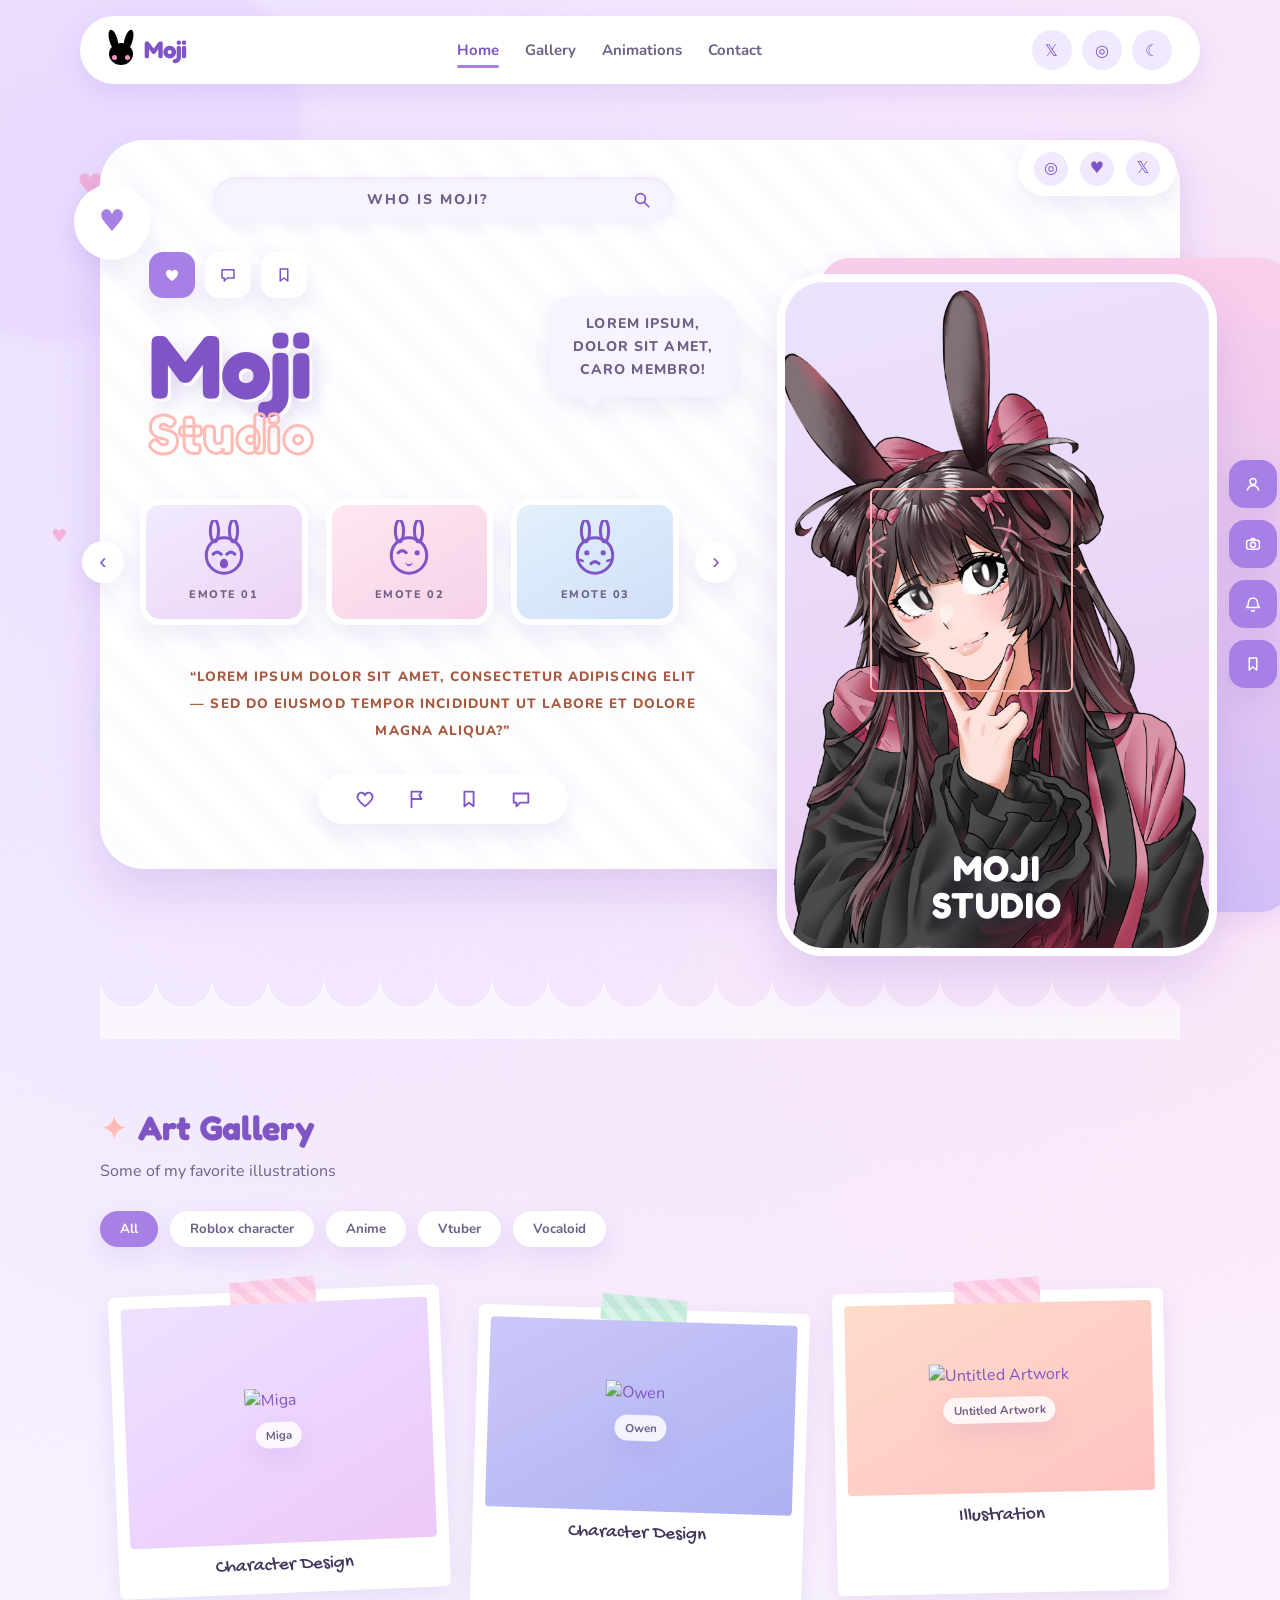
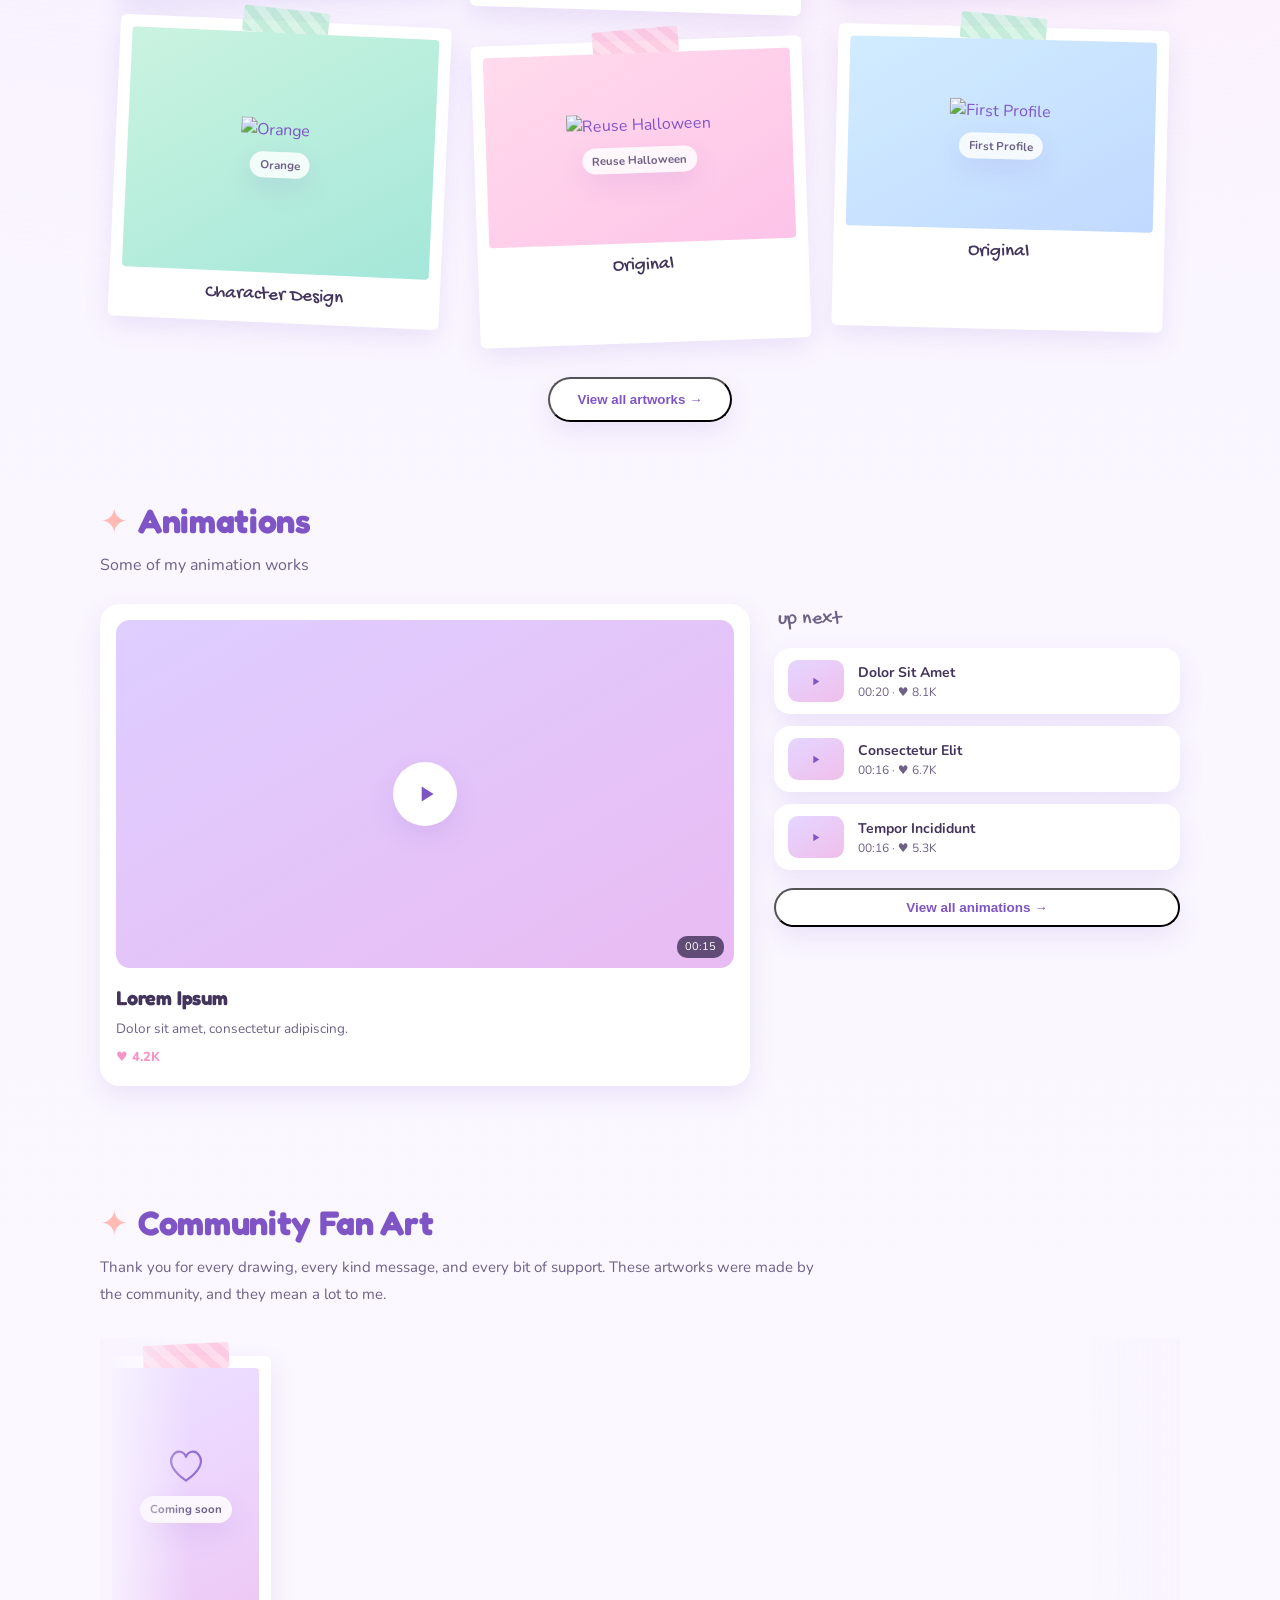
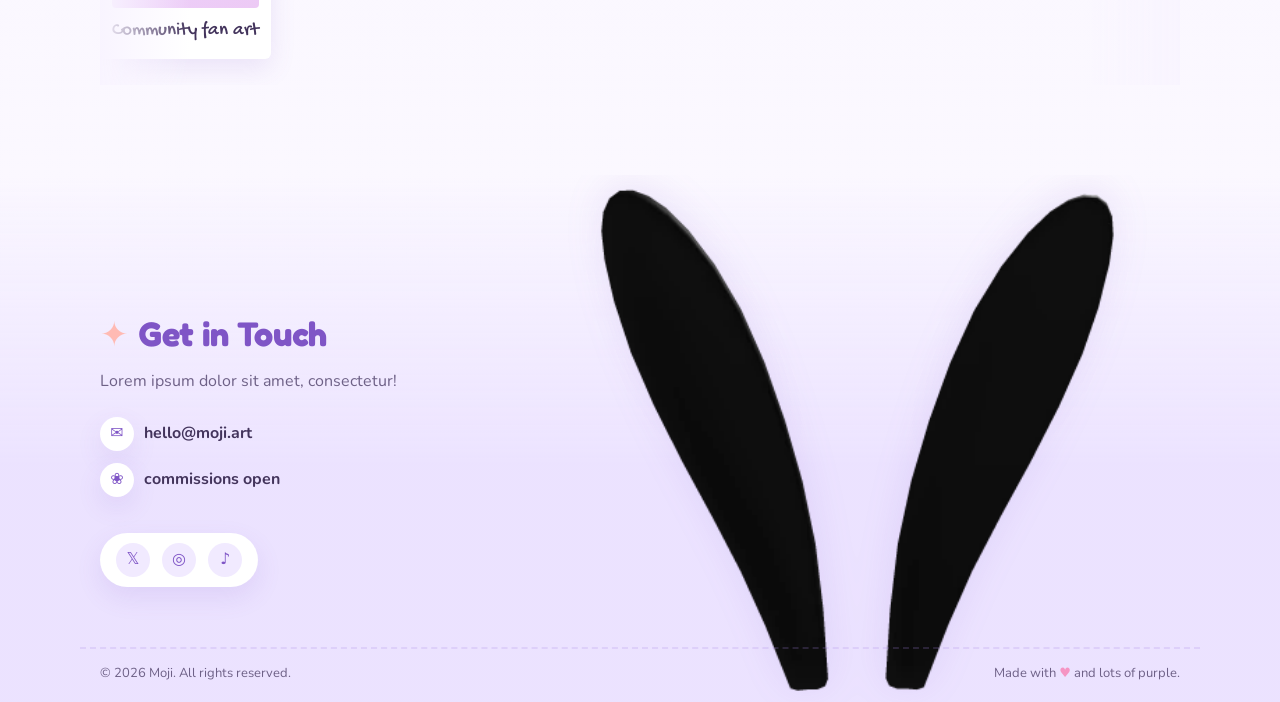
==== commit d2e5fab4: "Small fix" ====
--- a/kawaii-portfolio/index.html
+++ b/kawaii-portfolio/index.html
@@ -200,11 +200,11 @@
         <p>Some of my favorite illustrations</p>
       </div>
       <div class="filter-row">
-        <button class="chip active">All</button>
-        <button class="chip">Original</button>
-        <button class="chip">Fanart</button>
-        <button class="chip">Character Design</button>
-        <button class="chip">Illustration</button>
+        <button class="chip active" data-featured-folder="all">All</button>
+        <button class="chip" data-featured-folder="roblox-character">Roblox character</button>
+        <button class="chip" data-featured-folder="anime">Anime</button>
+        <button class="chip" data-featured-folder="vtuber">Vtuber</button>
+        <button class="chip" data-featured-folder="vocaloid">Vocaloid</button>
       </div>
 
       <div class="scrapbook">
@@ -297,6 +297,23 @@
     </section>
   </main>
 
+  <!-- Community fan art -->
+  <section class="fan-art-section reveal" id="fan-art">
+    <div class="fan-art-inner">
+      <div class="section-head fan-art-head">
+        <div>
+          <h2><span class="spark">✦</span> Community Fan Art</h2>
+          <p>Thank you for every drawing, every kind message, and every bit of support. These artworks were made by the community, and they mean a lot to me.</p>
+        </div>
+      </div>
+      <div class="fan-art-marquee" aria-label="Community fan art gallery">
+        <div class="fan-art-track" id="fanArtTrack">
+          <p class="gallery-message">Loading community fan art...</p>
+        </div>
+      </div>
+    </div>
+  </section>
+
   <!-- Finale — contact + black ears peeking from the bottom -->
   <section class="finale reveal" id="contact">
     <div class="finale-inner">
--- a/kawaii-portfolio/styles.css
+++ b/kawaii-portfolio/styles.css
@@ -337,8 +337,28 @@
   color: var(--purple-deep); position: relative; overflow: hidden;
 }
 .photo.tall { height: 240px; }
+.photo img {
+  width: 100%;
+  height: 100%;
+  display: block;
+  object-fit: cover;
+  object-position: center;
+  grid-area: 1 / 1;
+}
 .photo .doodle { width: 44px; height: 44px; }
-.ph-label { font-size: 11.5px; font-weight: 700; color: var(--ink-soft); }
+.ph-label {
+  position: relative;
+  z-index: 1;
+  align-self: end;
+  margin: 0 10px 10px;
+  padding: 4px 10px;
+  border-radius: 999px;
+  background: oklch(1 0 0 / 0.82);
+  box-shadow: var(--shadow-soft);
+  font-size: 11.5px;
+  font-weight: 700;
+  color: var(--ink-soft);
+}
 .ph-lilac { background: linear-gradient(150deg, oklch(0.93 0.05 300), oklch(0.88 0.07 320)); }
 .ph-night { background: linear-gradient(150deg, oklch(0.85 0.07 290), oklch(0.78 0.09 280)); }
 .ph-peach { background: linear-gradient(150deg, oklch(0.93 0.06 40), oklch(0.88 0.08 20)); }
@@ -411,6 +431,75 @@
 .car-arrow:hover { transform: scale(1.12); background: var(--purple-soft); }
 
 /* ===== Finale — contact + black ears ===== */
+.fan-art-section {
+  position: relative;
+  z-index: var(--z-base);
+  margin-top: 90px;
+  overflow: hidden;
+}
+.fan-art-inner {
+  max-width: 1120px;
+  margin: 0 auto;
+  padding: 0 20px;
+}
+.fan-art-head {
+  max-width: 720px;
+}
+.fan-art-head p {
+  font-size: 15px;
+  line-height: 1.8;
+}
+.fan-art-marquee {
+  position: relative;
+  margin-top: 30px;
+  padding: 18px 0 26px;
+  overflow: hidden;
+}
+.fan-art-marquee::before,
+.fan-art-marquee::after {
+  content: "";
+  position: absolute;
+  top: 0;
+  bottom: 0;
+  z-index: 2;
+  width: 90px;
+  pointer-events: none;
+}
+.fan-art-marquee::before {
+  left: 0;
+  background: linear-gradient(90deg, var(--bg), transparent);
+}
+.fan-art-marquee::after {
+  right: 0;
+  background: linear-gradient(270deg, var(--bg), transparent);
+}
+.fan-art-track {
+  display: flex;
+  width: max-content;
+  gap: 22px;
+  animation: fan-scroll 34s linear infinite;
+}
+.fan-art-track:hover {
+  animation-play-state: paused;
+}
+.fan-art-card {
+  flex: 0 0 210px;
+  transform: rotate(-1.5deg);
+}
+.fan-art-card:nth-child(2n) {
+  transform: rotate(1.5deg) translateY(10px);
+}
+.fan-art-card .photo {
+  height: 230px;
+}
+.fan-art-card figcaption {
+  font-size: 17px;
+}
+@keyframes fan-scroll {
+  from { transform: translateX(0); }
+  to { transform: translateX(-50%); }
+}
+
 .finale {
   position: relative; z-index: var(--z-base); margin-top: 90px;
   background: linear-gradient(180deg, transparent 0%, oklch(0.93 0.04 300) 55%);
@@ -472,6 +561,8 @@
   .finale-visual { min-height: 34vh; }
   .ears-img { height: 32vh; }
   .finale-footer { justify-content: center; text-align: center; }
+  .fan-art-card { flex-basis: 180px; }
+  .fan-art-card .photo { height: 210px; }
   .expr-tiles { grid-template-columns: 1fr; }
   .expressions { gap: 10px; }
 }
@@ -595,6 +686,13 @@
 }
 .lb-stage { min-height: 340px; display: grid; place-items: center; }
 .lb-stage .doodle { width: 84px; height: 84px; }
+.lb-stage img {
+  width: 100%;
+  height: 100%;
+  max-height: 72vh;
+  display: block;
+  object-fit: contain;
+}
 .lb-meta { padding: 30px 32px; display: flex; flex-direction: column; justify-content: center; gap: 8px; }
 .lb-cat { align-self: flex-start; font-size: 11px; font-weight: 800; letter-spacing: .1em; text-transform: uppercase; color: var(--purple-deep); background: var(--lilac); padding: 5px 12px; border-radius: 20px; }
 .lb-meta h3 { font-size: 26px; color: var(--heading); }
@@ -658,6 +756,16 @@
 .sheet-filter { margin-bottom: 24px; }
 .sheet-grid { display: grid; grid-template-columns: repeat(auto-fill, minmax(180px, 1fr)); gap: 22px; }
 .sheet-grid.anim { grid-template-columns: repeat(auto-fill, minmax(240px, 1fr)); }
+.gallery-message {
+  grid-column: 1 / -1;
+  margin: 0;
+  padding: 26px;
+  border-radius: 18px;
+  background: var(--lilac-2);
+  color: var(--ink-soft);
+  font-weight: 800;
+  text-align: center;
+}
 
 /* video card (sheet) */
 .vcard { text-align: left; border: none; background: transparent; cursor: pointer; font-family: var(--font-body); padding: 0; }
@@ -698,4 +806,9 @@
   *, *::before, *::after { animation-duration: .001ms !important; animation-iteration-count: 1 !important; transition-duration: .001ms !important; }
   .reveal { transform: none; }
   .boot-bar span { width: 100%; }
-}
+  .fan-art-track {
+    width: auto;
+    flex-wrap: wrap;
+    animation: none;
+  }
+}
